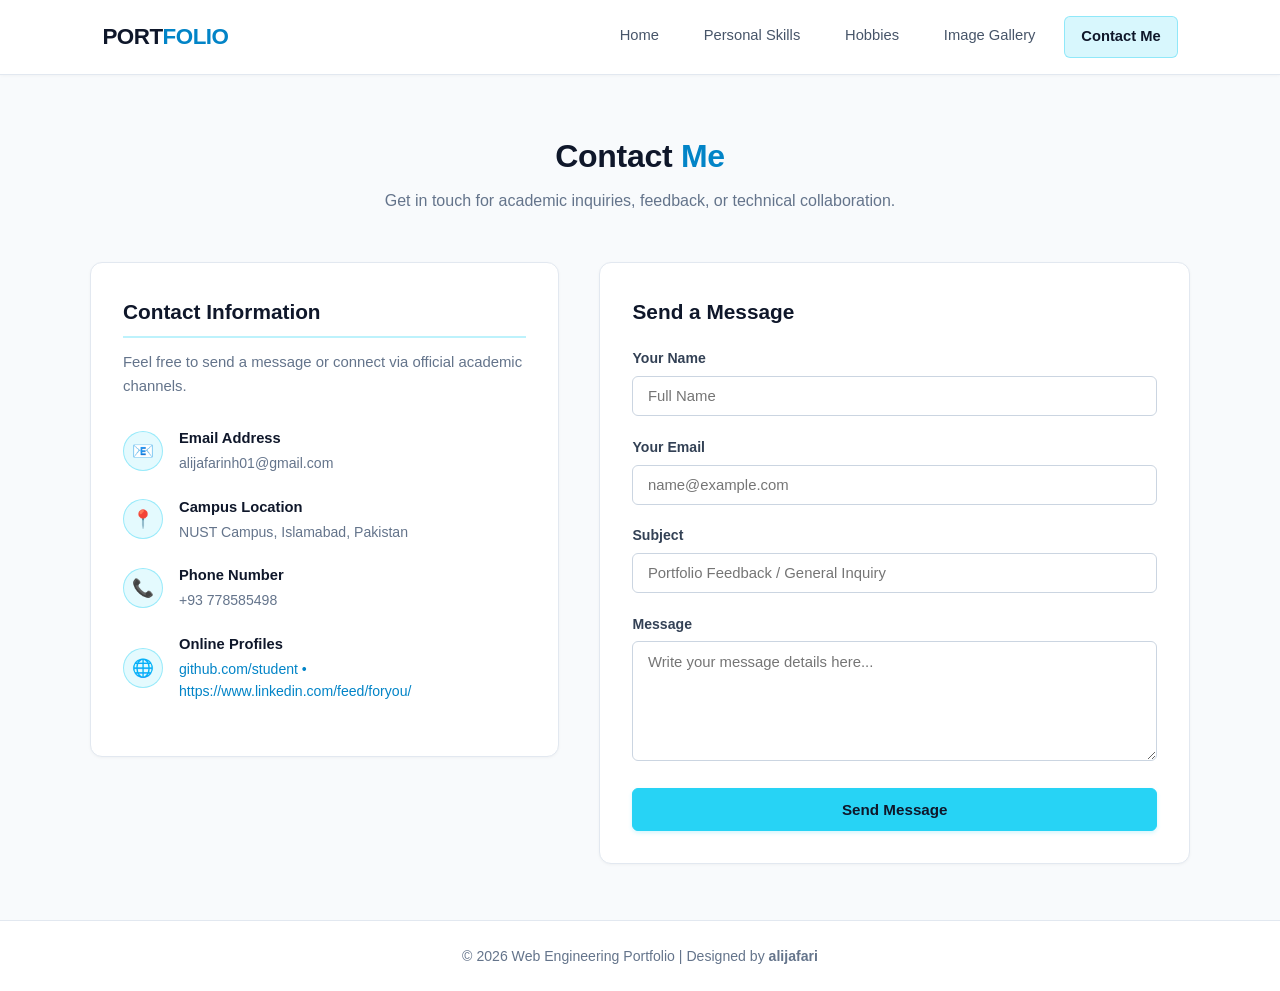
==== contact.html @ 6f442214 "my portfolio" ====
<!DOCTYPE html>
<html lang="en">
<head>
    <meta charset="UTF-8">
    <meta name="viewport" content="width=device-width, initial-scale=1.0">
    <title>Contact Me | Portfolio</title>
    <style>
        /* Internal CSS - Lab 2 Requirement */
        * {
            margin: 0;
            padding: 0;
            box-sizing: border-box;
            font-family: -apple-system, BlinkMacSystemFont, "Segoe UI", Roboto, "Helvetica Neue", Arial, sans-serif;
        }

        body {
            background-color: #f8fafc;
            color: #334155;
            line-height: 1.6;
            min-height: 100vh;
            display: flex;
            flex-direction: column;
            font-size: 0.98rem;
        }

        header {
            background-color: #ffffff;
            padding: 1rem 8%;
            display: flex;
            justify-content: space-between;
            align-items: center;
            border-bottom: 1px solid #e2e8f0;
            position: sticky;
            top: 0;
            z-index: 1000;
            box-shadow: 0 1px 3px rgba(0, 0, 0, 0.03);
        }

        .logo {
            font-size: 1.4rem;
            font-weight: 700;
            letter-spacing: -0.5px;
            color: #0f172a;
        }

        .logo span {
            color: #0284c7;
        }

        nav {
            display: flex;
            gap: 0.8rem;
        }

        nav a {
            color: #475569;
            text-decoration: none;
            font-weight: 500;
            font-size: 0.92rem;
            padding: 0.5rem 1rem;
            border-radius: 6px;
            transition: all 0.2s ease;
        }

        nav a:hover {
            color: #0284c7;
            background-color: #f1f5f9;
        }

        nav a.active {
            color: #0f172a;
            background-color: rgba(39, 211, 245, 0.18);
            font-weight: 600;
            border: 1px solid rgba(39, 211, 245, 0.4);
        }

        .container {
            width: 88%;
            max-width: 1100px;
            margin: 0 auto;
            padding: 3.5rem 0;
            flex: 1;
        }

        .page-header {
            text-align: center;
            margin-bottom: 3rem;
        }

        .page-header h1 {
            font-size: 2rem;
            color: #0f172a;
            font-weight: 700;
            margin-bottom: 0.4rem;
            letter-spacing: -0.3px;
        }

        .page-header h1 span {
            color: #0284c7;
        }

        .page-header p {
            color: #64748b;
            font-size: 1rem;
        }

        /* Contact Section */
        .contact-wrapper {
            display: flex;
            gap: 2.5rem;
            align-items: flex-start;
        }

        .contact-info {
            flex: 1;
            background-color: #ffffff;
            padding: 2rem;
            border-radius: 12px;
            border: 1px solid #e2e8f0;
            box-shadow: 0 1px 3px rgba(0, 0, 0, 0.04);
        }

        .contact-info h2 {
            font-size: 1.3rem;
            color: #0f172a;
            font-weight: 700;
            margin-bottom: 0.8rem;
            padding-bottom: 0.5rem;
            border-bottom: 2px solid rgba(39, 211, 245, 0.3);
        }

        .contact-info p {
            color: #64748b;
            font-size: 0.93rem;
            margin-bottom: 1.8rem;
        }

        .info-item {
            display: flex;
            align-items: center;
            gap: 1rem;
            margin-bottom: 1.3rem;
        }

        .info-icon {
            width: 40px;
            height: 40px;
            background: rgba(39, 211, 245, 0.12);
            border: 1px solid rgba(39, 211, 245, 0.4);
            border-radius: 50%;
            display: flex;
            align-items: center;
            justify-content: center;
            color: #0284c7;
            font-weight: bold;
            font-size: 1.1rem;
            flex-shrink: 0;
        }

        .info-details h4 {
            color: #0f172a;
            font-size: 0.92rem;
            font-weight: 600;
            margin-bottom: 0.1rem;
        }

        .info-details p {
            color: #64748b;
            margin-bottom: 0;
            font-size: 0.88rem;
        }

        .contact-form {
            flex: 1.3;
            background-color: #ffffff;
            padding: 2rem;
            border-radius: 12px;
            border: 1px solid #e2e8f0;
            box-shadow: 0 1px 3px rgba(0, 0, 0, 0.04);
        }

        .contact-form h2 {
            font-size: 1.3rem;
            color: #0f172a;
            font-weight: 700;
            margin-bottom: 1.2rem;
        }

        .form-group {
            margin-bottom: 1.2rem;
        }

        .form-group label {
            display: block;
            margin-bottom: 0.4rem;
            color: #334155;
            font-weight: 600;
            font-size: 0.88rem;
        }

        .form-control {
            width: 100%;
            padding: 0.7rem 0.9rem;
            background-color: #ffffff;
            border: 1px solid #cbd5e1;
            border-radius: 6px;
            color: #0f172a;
            font-size: 0.93rem;
            transition: all 0.2s ease;
        }

        .form-control:focus {
            outline: none;
            border-color: #27D3F5;
            box-shadow: 0 0 0 3px rgba(39, 211, 245, 0.25);
        }

        textarea.form-control {
            resize: vertical;
            min-height: 120px;
        }

        .submit-btn {
            background-color: #27D3F5;
            color: #0f172a;
            border: 1px solid #27D3F5;
            padding: 0.75rem 1.8rem;
            font-size: 0.95rem;
            font-weight: 700;
            border-radius: 6px;
            cursor: pointer;
            width: 100%;
            transition: all 0.2s ease;
            box-shadow: 0 2px 4px rgba(39, 211, 245, 0.2);
        }

        .submit-btn:hover {
            background-color: #0284c7;
            border-color: #0284c7;
            color: #ffffff;
            box-shadow: 0 4px 12px rgba(2, 132, 199, 0.3);
        }

        footer {
            background-color: #ffffff;
            text-align: center;
            padding: 1.5rem;
            color: #64748b;
            font-size: 0.88rem;
            border-top: 1px solid #e2e8f0;
            margin-top: auto;
        }

        @media (max-width: 800px) {
            .contact-wrapper {
                flex-direction: column;
            }
            .contact-info, .contact-form {
                width: 100%;
            }
            header {
                flex-direction: column;
                gap: 0.8rem;
                padding: 1rem 5%;
            }
        }
    </style>
</head>
<body>

    <!-- Header Navigation -->
    <header>
        <div class="logo">PORT<span>FOLIO</span></div>
        <nav>
            <a href="home.html">Home</a>
            <a href="skills.html">Personal Skills</a>
            <a href="hobbies.html">Hobbies</a>
            <a href="gallery.html">Image Gallery</a>
            <a href="contact.html" class="active">Contact Me</a>
        </nav>
    </header>

    <!-- Main Content -->
    <div class="container">
        <div class="page-header">
            <h1>Contact <span>Me</span></h1>
            <p>Get in touch for academic inquiries, feedback, or technical collaboration.</p>
        </div>

        <div class="contact-wrapper">
            <!-- Sidebar Details -->
            <div class="contact-info">
                <h2>Contact Information</h2>
                <p>Feel free to send a message or connect via official academic channels.</p>

                <div class="info-item">
                    <div class="info-icon">&#128231;</div>
                    <div class="info-details">
                        <h4>Email Address</h4>
                        <p>alijafarinh01@gmail.com</p>
                    </div>
                </div>

                <div class="info-item">
                    <div class="info-icon">&#128205;</div>
                    <div class="info-details">
                        <h4>Campus Location</h4>
                        <p>NUST Campus, Islamabad, Pakistan</p>
                    </div>
                </div>

                <div class="info-item">
                    <div class="info-icon">&#128222;</div>
                    <div class="info-details">
                        <h4>Phone Number</h4>
                        <p>+93 778585498</p>
                    </div>
                </div>

                <div class="info-item">
                    <div class="info-icon">&#127760;</div>
                    <div class="info-details">
                        <h4>Online Profiles</h4>
                        <p style="color: #0284c7; font-weight: 500;">github.com/student &bull; https://www.linkedin.com/feed/foryou/</p>
                    </div>
                </div>
            </div>

            <!-- Contact Form -->
            <div class="contact-form">
                <h2>Send a Message</h2>
                <form action="#" method="post" onsubmit="alert('Thank you! Your message has been submitted successfully.'); return false;">
                    <div class="form-group">
                        <label for="name">Your Name</label>
                        <input type="text" id="name" name="name" class="form-control" placeholder="Full Name" required>
                    </div>

                    <div class="form-group">
                        <label for="email">Your Email</label>
                        <input type="email" id="email" name="email" class="form-control" placeholder="name@example.com" required>
                    </div>

                    <div class="form-group">
                        <label for="subject">Subject</label>
                        <input type="text" id="subject" name="subject" class="form-control" placeholder="Portfolio Feedback / General Inquiry" required>
                    </div>

                    <div class="form-group">
                        <label for="message">Message</label>
                        <textarea id="message" name="message" class="form-control" placeholder="Write your message details here..." required></textarea>
                    </div>

                    <button type="submit" class="submit-btn">Send Message</button>
                </form>
            </div>
        </div>
    </div>

    <!-- Footer -->
    <footer>
        <p>&copy; 2026 Web Engineering Portfolio | Designed by <strong>alijafari</strong></p>
    </footer>

</body>
</html>
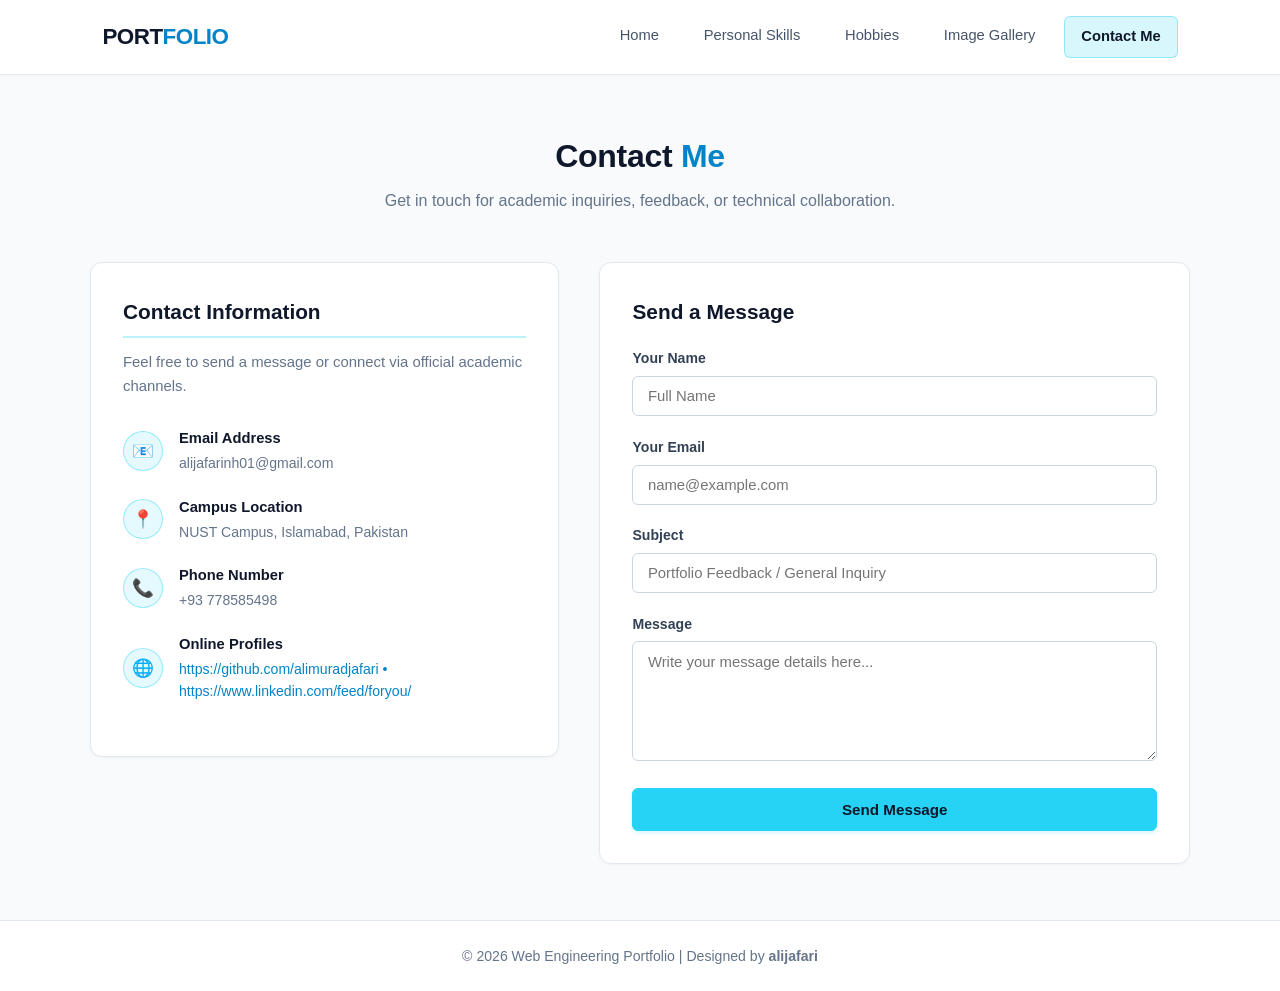
==== commit c984f4c8: "add contanct" ====
--- a/contact.html
+++ b/contact.html
@@ -321,7 +321,7 @@
                     <div class="info-icon">&#127760;</div>
                     <div class="info-details">
                         <h4>Online Profiles</h4>
-                        <p style="color: #0284c7; font-weight: 500;">github.com/student &bull; https://www.linkedin.com/feed/foryou/</p>
+                        <p style="color: #0284c7; font-weight: 500;">https://github.com/alimuradjafari &bull; https://www.linkedin.com/feed/foryou/</p>
                     </div>
                 </div>
             </div>
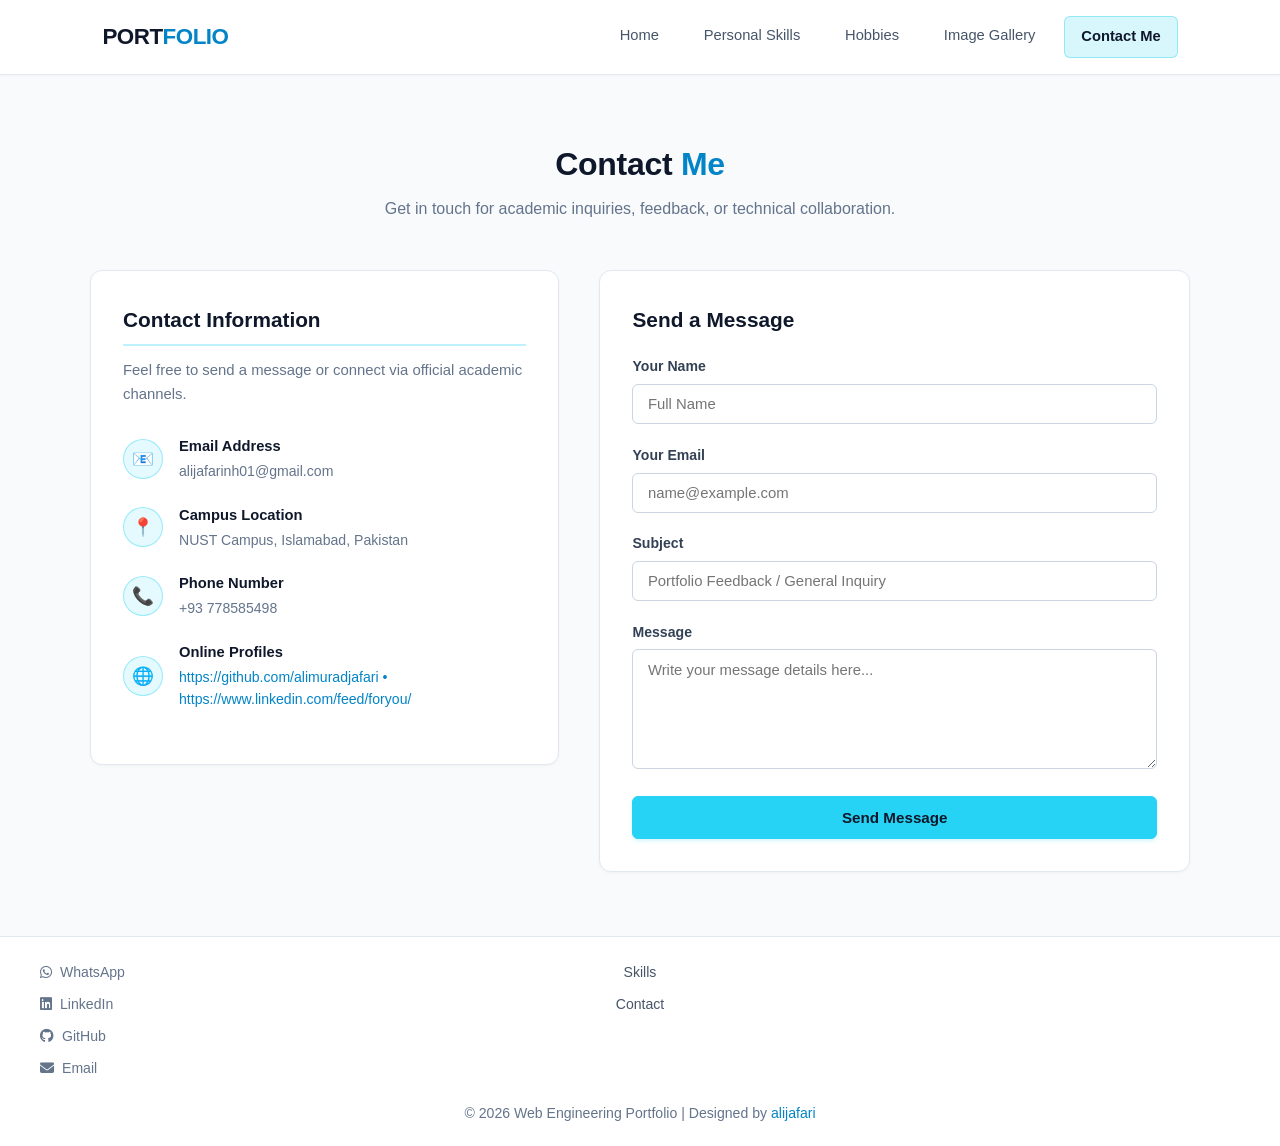
==== commit 100c6524: "Lab3 (lab2) portfolio improved and Enternal CSS is used" ====
--- a/contact.html
+++ b/contact.html
@@ -4,267 +4,8 @@
     <meta charset="UTF-8">
     <meta name="viewport" content="width=device-width, initial-scale=1.0">
     <title>Contact Me | Portfolio</title>
-    <style>
-        /* Internal CSS - Lab 2 Requirement */
-        * {
-            margin: 0;
-            padding: 0;
-            box-sizing: border-box;
-            font-family: -apple-system, BlinkMacSystemFont, "Segoe UI", Roboto, "Helvetica Neue", Arial, sans-serif;
-        }
-
-        body {
-            background-color: #f8fafc;
-            color: #334155;
-            line-height: 1.6;
-            min-height: 100vh;
-            display: flex;
-            flex-direction: column;
-            font-size: 0.98rem;
-        }
-
-        header {
-            background-color: #ffffff;
-            padding: 1rem 8%;
-            display: flex;
-            justify-content: space-between;
-            align-items: center;
-            border-bottom: 1px solid #e2e8f0;
-            position: sticky;
-            top: 0;
-            z-index: 1000;
-            box-shadow: 0 1px 3px rgba(0, 0, 0, 0.03);
-        }
-
-        .logo {
-            font-size: 1.4rem;
-            font-weight: 700;
-            letter-spacing: -0.5px;
-            color: #0f172a;
-        }
-
-        .logo span {
-            color: #0284c7;
-        }
-
-        nav {
-            display: flex;
-            gap: 0.8rem;
-        }
-
-        nav a {
-            color: #475569;
-            text-decoration: none;
-            font-weight: 500;
-            font-size: 0.92rem;
-            padding: 0.5rem 1rem;
-            border-radius: 6px;
-            transition: all 0.2s ease;
-        }
-
-        nav a:hover {
-            color: #0284c7;
-            background-color: #f1f5f9;
-        }
-
-        nav a.active {
-            color: #0f172a;
-            background-color: rgba(39, 211, 245, 0.18);
-            font-weight: 600;
-            border: 1px solid rgba(39, 211, 245, 0.4);
-        }
-
-        .container {
-            width: 88%;
-            max-width: 1100px;
-            margin: 0 auto;
-            padding: 3.5rem 0;
-            flex: 1;
-        }
-
-        .page-header {
-            text-align: center;
-            margin-bottom: 3rem;
-        }
-
-        .page-header h1 {
-            font-size: 2rem;
-            color: #0f172a;
-            font-weight: 700;
-            margin-bottom: 0.4rem;
-            letter-spacing: -0.3px;
-        }
-
-        .page-header h1 span {
-            color: #0284c7;
-        }
-
-        .page-header p {
-            color: #64748b;
-            font-size: 1rem;
-        }
-
-        /* Contact Section */
-        .contact-wrapper {
-            display: flex;
-            gap: 2.5rem;
-            align-items: flex-start;
-        }
-
-        .contact-info {
-            flex: 1;
-            background-color: #ffffff;
-            padding: 2rem;
-            border-radius: 12px;
-            border: 1px solid #e2e8f0;
-            box-shadow: 0 1px 3px rgba(0, 0, 0, 0.04);
-        }
-
-        .contact-info h2 {
-            font-size: 1.3rem;
-            color: #0f172a;
-            font-weight: 700;
-            margin-bottom: 0.8rem;
-            padding-bottom: 0.5rem;
-            border-bottom: 2px solid rgba(39, 211, 245, 0.3);
-        }
-
-        .contact-info p {
-            color: #64748b;
-            font-size: 0.93rem;
-            margin-bottom: 1.8rem;
-        }
-
-        .info-item {
-            display: flex;
-            align-items: center;
-            gap: 1rem;
-            margin-bottom: 1.3rem;
-        }
-
-        .info-icon {
-            width: 40px;
-            height: 40px;
-            background: rgba(39, 211, 245, 0.12);
-            border: 1px solid rgba(39, 211, 245, 0.4);
-            border-radius: 50%;
-            display: flex;
-            align-items: center;
-            justify-content: center;
-            color: #0284c7;
-            font-weight: bold;
-            font-size: 1.1rem;
-            flex-shrink: 0;
-        }
-
-        .info-details h4 {
-            color: #0f172a;
-            font-size: 0.92rem;
-            font-weight: 600;
-            margin-bottom: 0.1rem;
-        }
-
-        .info-details p {
-            color: #64748b;
-            margin-bottom: 0;
-            font-size: 0.88rem;
-        }
-
-        .contact-form {
-            flex: 1.3;
-            background-color: #ffffff;
-            padding: 2rem;
-            border-radius: 12px;
-            border: 1px solid #e2e8f0;
-            box-shadow: 0 1px 3px rgba(0, 0, 0, 0.04);
-        }
-
-        .contact-form h2 {
-            font-size: 1.3rem;
-            color: #0f172a;
-            font-weight: 700;
-            margin-bottom: 1.2rem;
-        }
-
-        .form-group {
-            margin-bottom: 1.2rem;
-        }
-
-        .form-group label {
-            display: block;
-            margin-bottom: 0.4rem;
-            color: #334155;
-            font-weight: 600;
-            font-size: 0.88rem;
-        }
-
-        .form-control {
-            width: 100%;
-            padding: 0.7rem 0.9rem;
-            background-color: #ffffff;
-            border: 1px solid #cbd5e1;
-            border-radius: 6px;
-            color: #0f172a;
-            font-size: 0.93rem;
-            transition: all 0.2s ease;
-        }
-
-        .form-control:focus {
-            outline: none;
-            border-color: #27D3F5;
-            box-shadow: 0 0 0 3px rgba(39, 211, 245, 0.25);
-        }
-
-        textarea.form-control {
-            resize: vertical;
-            min-height: 120px;
-        }
-
-        .submit-btn {
-            background-color: #27D3F5;
-            color: #0f172a;
-            border: 1px solid #27D3F5;
-            padding: 0.75rem 1.8rem;
-            font-size: 0.95rem;
-            font-weight: 700;
-            border-radius: 6px;
-            cursor: pointer;
-            width: 100%;
-            transition: all 0.2s ease;
-            box-shadow: 0 2px 4px rgba(39, 211, 245, 0.2);
-        }
-
-        .submit-btn:hover {
-            background-color: #0284c7;
-            border-color: #0284c7;
-            color: #ffffff;
-            box-shadow: 0 4px 12px rgba(2, 132, 199, 0.3);
-        }
-
-        footer {
-            background-color: #ffffff;
-            text-align: center;
-            padding: 1.5rem;
-            color: #64748b;
-            font-size: 0.88rem;
-            border-top: 1px solid #e2e8f0;
-            margin-top: auto;
-        }
-
-        @media (max-width: 800px) {
-            .contact-wrapper {
-                flex-direction: column;
-            }
-            .contact-info, .contact-form {
-                width: 100%;
-            }
-            header {
-                flex-direction: column;
-                gap: 0.8rem;
-                padding: 1rem 5%;
-            }
-        }
-    </style>
+     <link rel="stylesheet" href="https://cdnjs.cloudflare.com/ajax/libs/font-awesome/6.7.2/css/all.min.css">
+    <link rel="stylesheet" href="css/style.css">
 </head>
 <body>
 
@@ -272,7 +13,7 @@
     <header>
         <div class="logo">PORT<span>FOLIO</span></div>
         <nav>
-            <a href="home.html">Home</a>
+            <a href="index.html">Home</a>
             <a href="skills.html">Personal Skills</a>
             <a href="hobbies.html">Hobbies</a>
             <a href="gallery.html">Image Gallery</a>
@@ -358,6 +99,22 @@
 
     <!-- Footer -->
     <footer>
+        <div class="footer-content">
+            <div class="social-media">
+                <a href="#"><i class="fa-brands fa-whatsapp"></i> WhatsApp</a>
+                <a href="#"><i class="fa-brands fa-linkedin"></i> LinkedIn</a>
+                <a href="#"><i class="fa-brands fa-github"></i> GitHub</a>
+                <a href="#"><i class="fa-solid fa-envelope"></i> Email</a>
+
+            </div>
+            <div class="quick-link">
+                <a href="skills.html">Skills</a>
+                <a href="contact.html">Contact</a>
+            </div>
+
+            <div></div>
+        </div>
+        
         <p>&copy; 2026 Web Engineering Portfolio | Designed by <strong>alijafari</strong></p>
     </footer>
 
--- a/css/style.css
+++ b/css/style.css
@@ -0,0 +1,984 @@
+/* CSS styling for home.html */
+* {
+    margin: 0;
+    padding: 0;
+    box-sizing: border-box;
+    font-family: -apple-system, BlinkMacSystemFont, "Segoe UI", Roboto, "Helvetica Neue", Arial, sans-serif;
+}
+
+body {
+    background-color: #f8fafc;
+    color: #334155;
+    line-height: 1.6;
+    min-height: 100vh;
+    display: flex;
+    flex-direction: column;
+    font-size: 0.98rem;
+}
+
+/* Modern Light Header */
+header {
+    background-color: #ffffff;
+    padding: 1rem 8%;
+    display: flex;
+    justify-content: space-between;
+    align-items: center;
+    border-bottom: 1px solid #e2e8f0;
+    position: sticky;
+    top: 0;
+    z-index: 1000;
+    box-shadow: 0 1px 3px rgba(0, 0, 0, 0.03);
+}
+
+.logo {
+    font-size: 1.4rem;
+    font-weight: 700;
+    letter-spacing: -0.5px;
+    color: #0f172a;
+}
+
+.logo span {
+    color: #0284c7;
+}
+
+nav {
+    display: flex;
+    gap: 0.8rem;
+}
+
+nav a {
+    color: #475569;
+    text-decoration: none;
+    font-weight: 500;
+    font-size: 0.92rem;
+    padding: 0.5rem 1rem;
+    border-radius: 6px;
+    transition: all 0.2s ease;
+}
+
+nav a:hover {
+    color: #0284c7;
+    background-color: #f1f5f9;
+}
+
+nav a.active {
+    color: #0f172a;
+    background-color: rgba(39, 211, 245, 0.18);
+    font-weight: 600;
+    border: 1px solid rgba(39, 211, 245, 0.4);
+}
+
+/* Container Layout */
+.container {
+    width: 88%;
+    max-width: 1100px;
+    margin: 0 auto;
+    padding: 4rem 0;
+    flex: 1;
+}
+
+/* Hero Section */
+.hero {
+    display: flex;
+    align-items: center;
+    justify-content: space-between;
+    gap: 4rem;
+    margin-bottom: 5rem;
+}
+
+.hero-text {
+    flex: 1.2;
+}
+
+.badge-pill {
+    display: inline-flex;
+    align-items: center;
+    gap: 0.5rem;
+    background-color: rgba(39, 211, 245, 0.12);
+    color: #0284c7;
+    padding: 0.35rem 0.9rem;
+    border-radius: 20px;
+    border: 1px solid rgba(39, 211, 245, 0.3);
+    font-size: 0.85rem;
+    font-weight: 600;
+    margin-bottom: 1.2rem;
+}
+
+.badge-dot {
+    width: 7px;
+    height: 7px;
+    background-color: #27D3F5;
+    border-radius: 50%;
+    box-shadow: 0 0 8px #27D3F5;
+}
+
+.hero-text h1 {
+    font-size: 2.3rem;
+    font-weight: 700;
+    color: #0f172a;
+    margin-bottom: 1rem;
+    line-height: 1.25;
+    letter-spacing: -0.5px;
+}
+
+.hero-text h1 span {
+    color: #0284c7;
+    position: relative;
+}
+
+.hero-text p {
+    color: #475569;
+    font-size: 1.05rem;
+    margin-bottom: 2rem;
+    max-width: 540px;
+    line-height: 1.65;
+}
+
+.btn-group {
+    display: flex;
+    gap: 0.9rem;
+    flex-wrap: wrap;
+}
+
+.btn {
+    display: inline-flex;
+    align-items: center;
+    gap: 0.5rem;
+    padding: 0.65rem 1.3rem;
+    border-radius: 8px;
+    font-weight: 600;
+    font-size: 0.92rem;
+    text-decoration: none;
+    transition: all 0.2s ease;
+    cursor: pointer;
+}
+
+.btn-primary {
+    background-color: #27D3F5;
+    color: #0f172a;
+    border: 1px solid #27D3F5;
+    box-shadow: 0 2px 4px rgba(39, 211, 245, 0.2);
+}
+
+.btn-primary:hover {
+    background-color: #0284c7;
+    color: #ffffff;
+    border-color: #0284c7;
+    box-shadow: 0 4px 12px rgba(2, 132, 199, 0.3);
+}
+
+.btn-outline {
+    background-color: rgba(39, 211, 245, 0.08);
+    color: #0284c7;
+    border: 1px solid #27D3F5;
+}
+
+.btn-outline:hover {
+    background-color: #27D3F5;
+    color: #0f172a;
+    box-shadow: 0 4px 12px rgba(39, 211, 245, 0.3);
+}
+
+.btn-secondary {
+    background-color: #ffffff;
+    color: #334155;
+    border: 1px solid #cbd5e1;
+}
+
+.btn-secondary:hover {
+    background-color: #f8fafc;
+    border-color: #94a3b8;
+    color: #0f172a;
+}
+
+.hero-image {
+    flex: 0.9;
+    display: flex;
+    justify-content: center;
+}
+
+.hero-image img {
+    width: 300px;
+    height: 300px;
+    max-width: 340px;
+    border-radius: 50%;
+    background-color: #ffffff;
+    border: 1px solid #e2e8f0;
+    box-shadow: 0 10px 25px -5px rgba(0, 0, 0, 0.05), 0 8px 10px -6px rgba(0, 0, 0, 0.01);
+    padding: 8px;
+    transition: transform 0.3s ease;
+}
+
+.hero-image img:hover {
+    transform: translateY(-4px);
+}
+
+/* Section Headings */
+.section-header {
+    margin-bottom: 2rem;
+}
+
+.section-header h2 {
+    font-size: 1.4rem;
+    color: #0f172a;
+    font-weight: 700;
+    margin-bottom: 0.4rem;
+}
+
+.section-header p {
+    color: #64748b;
+    font-size: 0.95rem;
+}
+
+/* Modern Light Cards */
+.features {
+    display: grid;
+    grid-template-columns: repeat(auto-fit, minmax(280px, 1fr));
+    gap: 1.5rem;
+}
+
+.card {
+    background-color: #ffffff;
+    padding: 1.8rem;
+    border-radius: 12px;
+    border: 1px solid #e2e8f0;
+    box-shadow: 0 1px 3px rgba(0, 0, 0, 0.04);
+    transition: all 0.25s ease;
+}
+
+.card:hover {
+    transform: translateY(-4px);
+    border-color: #27D3F5;
+    box-shadow: 0 10px 20px -5px rgba(39, 211, 245, 0.15);
+}
+
+.card-icon {
+    width: 40px;
+    height: 40px;
+    background: rgba(39, 211, 245, 0.15);
+    border-radius: 8px;
+    display: flex;
+    align-items: center;
+    justify-content: center;
+    color: #0284c7;
+    font-weight: bold;
+    font-size: 1.1rem;
+    margin-bottom: 1.2rem;
+}
+
+.card h3 {
+    font-size: 1.15rem;
+    font-weight: 600;
+    margin-bottom: 0.6rem;
+    color: #0f172a;
+}
+
+.card p {
+    color: #64748b;
+    font-size: 0.93rem;
+    line-height: 1.55;
+}
+
+
+/* Light Footer */
+footer {
+    background-color: #ffffff;
+    padding: 2rem 1.5rem;
+    color: #64748b;
+    font-size: 0.5rem;
+    border-top: 1px solid #e2e8f0;
+    margin-top: auto;
+    display: flex;
+    flex-direction: column;
+    gap: 1.5rem;
+}
+
+/* 3-Column Desktop Grid Layout */
+.footer-content {
+    display: grid;
+    grid-template-columns: 1fr 1fr 1fr;
+    align-items: start;
+    width: 100%;
+    max-width: 1200px;
+    margin: 0 auto;
+}
+
+/* Left Column - Vertical Stack */
+.social-media {
+    display: flex;
+    flex-direction: column;
+    align-items: flex-start;
+    gap: 0.6rem;
+}
+
+.social-media a {
+    display: flex;
+    align-items: center;
+    gap: 0.5rem;
+    color: #64748b;
+    text-decoration: none;
+    transition: color 0.2s ease, transform 0.2s ease;
+}
+
+.social-media a:hover {
+    color: #0284c7;
+    transform: translateX(3px);
+}
+
+/* Center Column - Vertical Stack */
+.quick-link {
+    display: flex;
+    flex-direction: column;
+    align-items: center;
+    gap: 0.6rem;
+}
+
+.quick-link a {
+    color: #475569;
+    text-decoration: none;
+    font-weight: 400;
+    transition: color 0.2s ease;
+}
+
+.quick-link a:hover {
+    color: #0284c7;
+    text-decoration: underline;
+}
+
+/* Bottom Copyright Text */
+footer p {
+    text-align: center;
+    margin: 0;
+    line-height: 1.3;
+}
+
+footer strong {
+    color: #0284c7;
+    font-weight: 500;
+}
+
+
+
+@media (max-width: 768px) {
+    .hero {
+        flex-direction: column;
+        text-align: center;
+        gap: 2.5rem;
+    }
+    .hero-text h1 {
+        font-size: 1.9rem;
+    }
+    .hero-text p {
+        margin: 0 auto 1.5rem auto;
+    }
+    .btn-group {
+        justify-content: center;
+    }
+    header {
+        flex-direction: column;
+        gap: 0.8rem;
+        padding: 1rem 5%;
+    }
+}
+
+/* CSS for skill.html tab */
+.section-title {
+    font-size: 1.3rem;
+    font-weight: 700;
+    color: #0f172a;
+    margin-bottom: 1.5rem;
+    display: flex;
+    align-items: center;
+    gap: 0.6rem;
+}
+
+.section-title::before {
+    content: '';
+    display: inline-block;
+    width: 4px;
+    height: 1.2rem;
+    background-color: #27D3F5;
+    border-radius: 2px;
+}
+
+/* Modern Tech Skill Cards Grid */
+.tech-grid {
+    display: grid;
+    grid-template-columns: repeat(auto-fit, minmax(260px, 1fr));
+    gap: 1.4rem;
+    margin-bottom: 3.5rem;
+}
+
+.tech-card {
+    background-color: #ffffff;
+    border: 1px solid #e2e8f0;
+    border-radius: 12px;
+    padding: 1.5rem;
+    box-shadow: 0 1px 3px rgba(0, 0, 0, 0.04);
+    transition: all 0.25s ease;
+    position: relative;
+}
+
+.tech-card:hover {
+    transform: translateY(-4px);
+    border-color: #27D3F5;
+    box-shadow: 0 10px 20px -5px rgba(39, 211, 245, 0.18);
+}
+
+.tech-header {
+    display: flex;
+    justify-content: space-between;
+    align-items: center;
+    margin-bottom: 1rem;
+}
+
+.tech-icon {
+    width: 42px;
+    height: 42px;
+    background-color: rgba(39, 211, 245, 0.12);
+    color: #0284c7;
+    font-weight: 700;
+    font-size: 0.95rem;
+    border-radius: 10px;
+    display: flex;
+    align-items: center;
+    justify-content: center;
+    border: 1px solid rgba(39, 211, 245, 0.3);
+}
+
+.tech-badge {
+    background-color: #f1f5f9;
+    color: #0f172a;
+    font-size: 0.78rem;
+    font-weight: 600;
+    padding: 0.25rem 0.65rem;
+    border-radius: 15px;
+    border: 1px solid #cbd5e1;
+}
+
+.tech-card h3 {
+    font-size: 1.1rem;
+    font-weight: 600;
+    color: #0f172a;
+    margin-bottom: 0.4rem;
+}
+
+.tech-card p {
+    color: #64748b;
+    font-size: 0.88rem;
+    line-height: 1.45;
+    margin-bottom: 1rem;
+}
+
+.skill-dots {
+    display: flex;
+    gap: 0.35rem;
+    align-items: center;
+}
+
+.dot {
+    width: 8px;
+    height: 8px;
+    border-radius: 50%;
+    background-color: #e2e8f0;
+}
+
+.dot.active {
+    background-color: #27D3F5;
+    box-shadow: 0 0 6px rgba(39, 211, 245, 0.6);
+}
+
+/* Modern Languages Section */
+.languages-section {
+    margin-bottom: 3.5rem;
+}
+
+.lang-grid {
+    display: grid;
+    grid-template-columns: repeat(auto-fit, minmax(280px, 1fr));
+    gap: 1.4rem;
+}
+
+.lang-card {
+    background-color: #ffffff;
+    border: 1px solid #e2e8f0;
+    border-radius: 12px;
+    padding: 1.4rem;
+    display: flex;
+    align-items: center;
+    gap: 1.2rem;
+    box-shadow: 0 1px 3px rgba(0,0,0,0.04);
+    transition: all 0.25s ease;
+}
+
+.lang-card:hover {
+    transform: translateY(-3px);
+    border-color: #27D3F5;
+    box-shadow: 0 8px 16px -4px rgba(39, 211, 245, 0.15);
+}
+
+.lang-avatar {
+    width: 48px;
+    height: 48px;
+    background: linear-gradient(135deg, rgba(39, 211, 245, 0.2), rgba(2, 132, 199, 0.2));
+    border-radius: 50%;
+    display: flex;
+    align-items: center;
+    justify-content: center;
+    font-size: 1.4rem;
+    flex-shrink: 0;
+    border: 1px solid rgba(39, 211, 245, 0.4);
+}
+
+.lang-details h4 {
+    font-size: 1rem;
+    font-weight: 600;
+    color: #0f172a;
+    margin-bottom: 0.2rem;
+}
+
+.lang-details p {
+    color: #64748b;
+    font-size: 0.85rem;
+    margin-bottom: 0.3rem;
+}
+
+.lang-level {
+    display: inline-block;
+    font-size: 0.76rem;
+    font-weight: 700;
+    color: #0284c7;
+    background-color: rgba(39, 211, 245, 0.12);
+    padding: 0.15rem 0.6rem;
+    border-radius: 10px;
+}
+
+/* Soft Skills Section */
+.soft-grid {
+    display: grid;
+    grid-template-columns: repeat(auto-fit, minmax(240px, 1fr));
+    gap: 1.4rem;
+}
+
+.soft-card {
+    background-color: #ffffff;
+    border: 1px solid #e2e8f0;
+    border-radius: 12px;
+    padding: 1.4rem;
+    box-shadow: 0 1px 3px rgba(0,0,0,0.04);
+    transition: all 0.25s ease;
+}
+
+.soft-card:hover {
+    transform: translateY(-3px);
+    border-color: #27D3F5;
+}
+
+.soft-icon {
+    font-size: 1.4rem;
+    margin-bottom: 0.6rem;
+    color: #0284c7;
+}
+
+.soft-card h4 {
+    font-size: 1rem;
+    font-weight: 600;
+    color: #0f172a;
+    margin-bottom: 0.3rem;
+}
+
+.soft-card p {
+    color: #64748b;
+    font-size: 0.88rem;
+    line-height: 1.45;
+}
+
+footer {
+    background-color: #ffffff;
+    text-align: center;
+    padding: 1.5rem;
+    color: #64748b;
+    font-size: 0.88rem;
+    border-top: 1px solid #e2e8f0;
+    margin-top: auto;
+}
+
+@media (max-width: 768px) {
+    header {
+        flex-direction: column;
+        gap: 0.8rem;
+        padding: 1rem 5%;
+    }
+}
+
+/* CSS style for hobbies.html tab */
+
+/* Hobbies Grid */
+.hobby-grid {
+    display: grid;
+    grid-template-columns: repeat(auto-fit, minmax(310px, 1fr));
+    gap: 2rem;
+}
+
+.hobby-card {
+    background-color: #ffffff;
+    border-radius: 12px;
+    overflow: hidden;
+    border: 1px solid #e2e8f0;
+    transition: all 0.25s ease;
+    box-shadow: 0 1px 3px rgba(0, 0, 0, 0.04);
+    display: flex;
+    flex-direction: column;
+}
+
+.hobby-card:hover {
+    transform: translateY(-4px);
+    border-color: #27D3F5;
+    box-shadow: 0 10px 20px -5px rgba(39, 211, 245, 0.15);
+}
+
+.hobby-img {
+    width: 100%;
+    height: 190px;
+    object-fit: cover;
+    background-color: #f1f5f9;
+    border-bottom: 1px solid #e2e8f0;
+}
+
+.hobby-content {
+    padding: 1.5rem;
+    flex: 1;
+    display: flex;
+    flex-direction: column;
+}
+
+.hobby-content h3 {
+    font-size: 1.15rem;
+    font-weight: 600;
+    color: #0f172a;
+    margin-bottom: 0.5rem;
+}
+
+.hobby-content p {
+    color: #64748b;
+    font-size: 0.93rem;
+    line-height: 1.55;
+    margin-bottom: 1.2rem;
+    flex: 1;
+}
+
+.tag {
+    align-self: flex-start;
+    background: rgba(39, 211, 245, 0.12);
+    color: #0284c7;
+    padding: 0.25rem 0.75rem;
+    border-radius: 4px;
+    font-size: 0.82rem;
+    font-weight: 600;
+    border: 1px solid rgba(39, 211, 245, 0.3);
+}
+
+footer {
+    background-color: #ffffff;
+    text-align: center;
+    padding: 1.5rem;
+    color: #64748b;
+    font-size: 0.88rem;
+    border-top: 1px solid #e2e8f0;
+    margin-top: auto;
+}
+
+@media (max-width: 768px) {
+    header {
+        flex-direction: column;
+        gap: 0.8rem;
+        padding: 1rem 5%;
+    }
+}
+
+/* CSS styling for the gallery.html tab */
+
+.page-header {
+    text-align: center;
+    margin-bottom: 3rem;
+}
+
+.page-header h1 {
+    font-size: 2rem;
+    color: #0f172a;
+    font-weight: 700;
+    margin-bottom: 0.4rem;
+    letter-spacing: -0.3px;
+}
+
+.page-header h1 span {
+    color: #0284c7;
+}
+
+.page-header p {
+    color: #64748b;
+    font-size: 1rem;
+}
+
+/* Image Gallery Grid */
+.gallery-grid {
+    display: grid;
+    grid-template-columns: repeat(auto-fit, minmax(300px, 1fr));
+    gap: 1.8rem;
+}
+
+.gallery-card {
+    background-color: #ffffff;
+    border-radius: 12px;
+    overflow: hidden;
+    border: 1px solid #e2e8f0;
+    transition: all 0.25s ease;
+    box-shadow: 0 1px 3px rgba(0, 0, 0, 0.04);
+}
+
+.gallery-card:hover {
+    transform: translateY(-4px);
+    border-color: #27D3F5;
+    box-shadow: 0 10px 20px -5px rgba(39, 211, 245, 0.18);
+}
+
+.gallery-img-wrapper {
+    width: 100%;
+    height: 200px;
+    overflow: hidden;
+    background-color: #f1f5f9;
+    display: flex;
+    align-items: center;
+    justify-content: center;
+    border-bottom: 1px solid #e2e8f0;
+}
+
+.gallery-card img {
+    width: 100%;
+    height: 100%;
+    object-fit: cover;
+    transition: transform 0.4s ease;
+}
+
+.gallery-card:hover img {
+    transform: scale(1.05);
+}
+
+.gallery-caption {
+    padding: 1.2rem;
+    text-align: center;
+}
+
+.gallery-caption h3 {
+    color: #0f172a;
+    font-size: 1.05rem;
+    font-weight: 600;
+    margin-bottom: 0.3rem;
+}
+
+.gallery-caption p {
+    color: #64748b;
+    font-size: 0.88rem;
+}
+
+footer {
+    background-color: #ffffff;
+    text-align: center;
+    padding: 1.5rem;
+    color: #64748b;
+    font-size: 0.88rem;
+    border-top: 1px solid #e2e8f0;
+    margin-top: auto;
+}
+
+@media (max-width: 768px) {
+    header {
+        flex-direction: column;
+        gap: 0.8rem;
+        padding: 1rem 5%;
+    }
+}
+
+/* CSS for contact.html styling */
+.page-header {
+    text-align: center;
+    margin-bottom: 3rem;
+}
+
+.page-header h1 {
+    font-size: 2rem;
+    color: #0f172a;
+    font-weight: 700;
+    margin-bottom: 0.4rem;
+    letter-spacing: -0.3px;
+}
+
+.page-header h1 span {
+    color: #0284c7;
+}
+
+.page-header p {
+    color: #64748b;
+    font-size: 1rem;
+}
+
+/* Contact Section */
+.contact-wrapper {
+    display: flex;
+    gap: 2.5rem;
+    align-items: flex-start;
+}
+
+.contact-info {
+    flex: 1;
+    background-color: #ffffff;
+    padding: 2rem;
+    border-radius: 12px;
+    border: 1px solid #e2e8f0;
+    box-shadow: 0 1px 3px rgba(0, 0, 0, 0.04);
+}
+
+.contact-info h2 {
+    font-size: 1.3rem;
+    color: #0f172a;
+    font-weight: 700;
+    margin-bottom: 0.8rem;
+    padding-bottom: 0.5rem;
+    border-bottom: 2px solid rgba(39, 211, 245, 0.3);
+}
+
+.contact-info p {
+    color: #64748b;
+    font-size: 0.93rem;
+    margin-bottom: 1.8rem;
+}
+
+.info-item {
+    display: flex;
+    align-items: center;
+    gap: 1rem;
+    margin-bottom: 1.3rem;
+}
+
+.info-icon {
+    width: 40px;
+    height: 40px;
+    background: rgba(39, 211, 245, 0.12);
+    border: 1px solid rgba(39, 211, 245, 0.4);
+    border-radius: 50%;
+    display: flex;
+    align-items: center;
+    justify-content: center;
+    color: #0284c7;
+    font-weight: bold;
+    font-size: 1.1rem;
+    flex-shrink: 0;
+}
+
+.info-details h4 {
+    color: #0f172a;
+    font-size: 0.92rem;
+    font-weight: 600;
+    margin-bottom: 0.1rem;
+}
+
+.info-details p {
+    color: #64748b;
+    margin-bottom: 0;
+    font-size: 0.88rem;
+}
+
+.contact-form {
+    flex: 1.3;
+    background-color: #ffffff;
+    padding: 2rem;
+    border-radius: 12px;
+    border: 1px solid #e2e8f0;
+    box-shadow: 0 1px 3px rgba(0, 0, 0, 0.04);
+}
+
+.contact-form h2 {
+    font-size: 1.3rem;
+    color: #0f172a;
+    font-weight: 700;
+    margin-bottom: 1.2rem;
+}
+
+.form-group {
+    margin-bottom: 1.2rem;
+}
+
+.form-group label {
+    display: block;
+    margin-bottom: 0.4rem;
+    color: #334155;
+    font-weight: 600;
+    font-size: 0.88rem;
+}
+
+.form-control {
+    width: 100%;
+    padding: 0.7rem 0.9rem;
+    background-color: #ffffff;
+    border: 1px solid #cbd5e1;
+    border-radius: 6px;
+    color: #0f172a;
+    font-size: 0.93rem;
+    transition: all 0.2s ease;
+}
+
+.form-control:focus {
+    outline: none;
+    border-color: #27D3F5;
+    box-shadow: 0 0 0 3px rgba(39, 211, 245, 0.25);
+}
+
+textarea.form-control {
+    resize: vertical;
+    min-height: 120px;
+}
+
+.submit-btn {
+    background-color: #27D3F5;
+    color: #0f172a;
+    border: 1px solid #27D3F5;
+    padding: 0.75rem 1.8rem;
+    font-size: 0.95rem;
+    font-weight: 700;
+    border-radius: 6px;
+    cursor: pointer;
+    width: 100%;
+    transition: all 0.2s ease;
+    box-shadow: 0 2px 4px rgba(39, 211, 245, 0.2);
+}
+
+.submit-btn:hover {
+    background-color: #0284c7;
+    border-color: #0284c7;
+    color: #ffffff;
+    box-shadow: 0 4px 12px rgba(2, 132, 199, 0.3);
+}
+
+footer {
+    background-color: #ffffff;
+    text-align: center;
+    padding: 1.5rem;
+    color: #64748b;
+    font-size: 0.88rem;
+    border-top: 1px solid #e2e8f0;
+    margin-top: auto;
+}
+
+@media (max-width: 800px) {
+    .contact-wrapper {
+        flex-direction: column;
+    }
+    .contact-info, .contact-form {
+        width: 100%;
+    }
+    header {
+        flex-direction: column;
+        gap: 0.8rem;
+        padding: 1rem 5%;
+    }
+}
